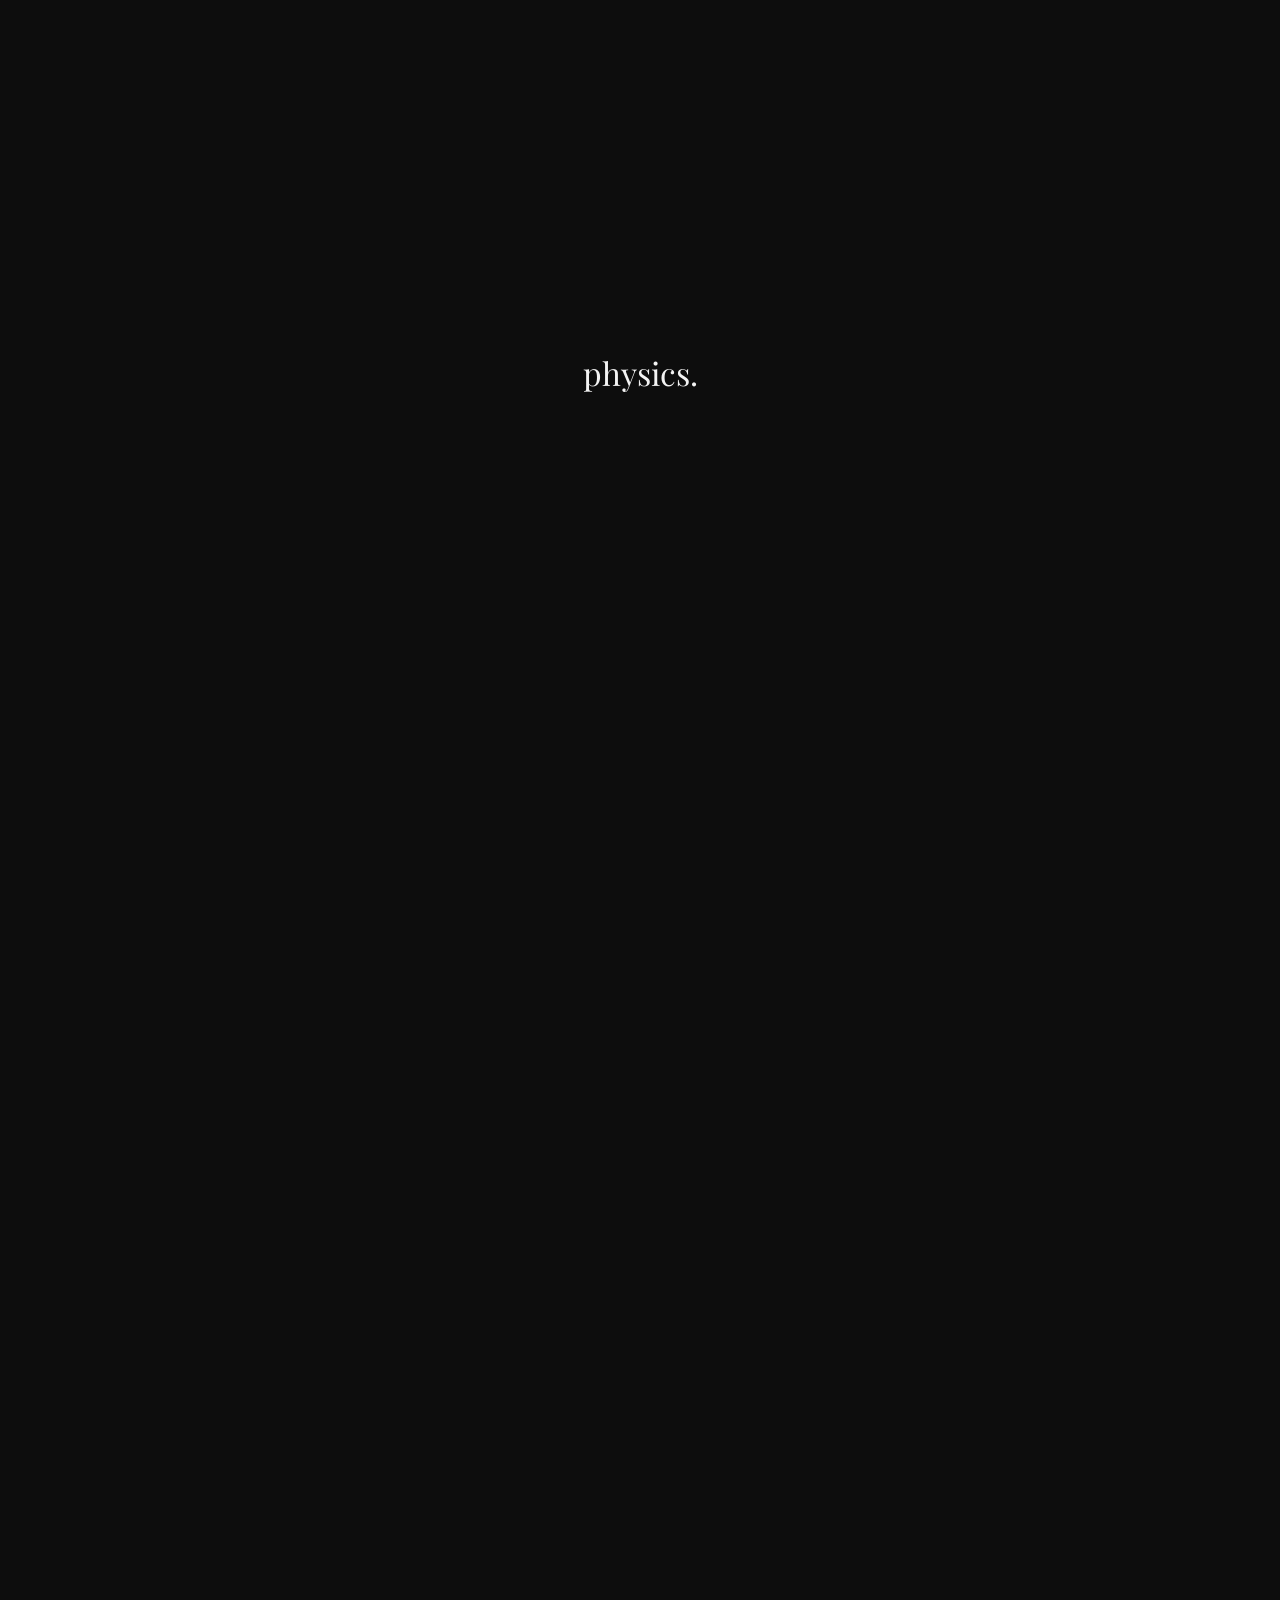
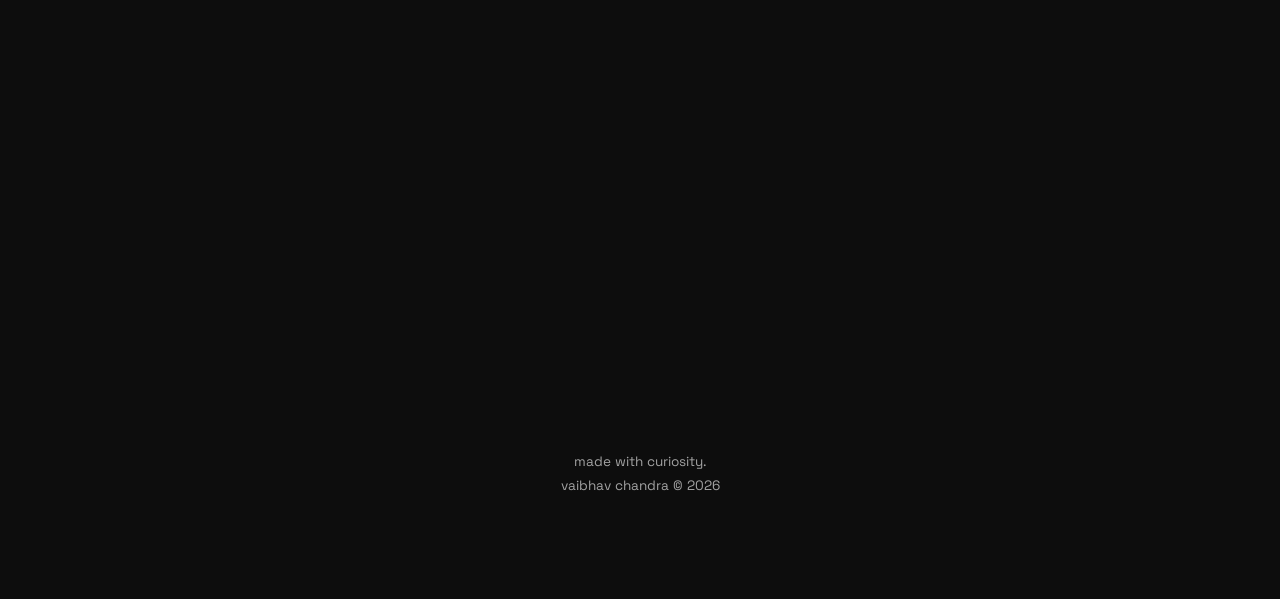
==== index.html @ f6e9697a "smol forget" ====
<!DOCTYPE html>
<html lang="en">
<head>
<meta charset="UTF-8" />
<meta name="viewport" content="width=device-width, initial-scale=1.0" />

<title>physics. teaching. curiosity.</title>
<link rel="icon" type="image/x-icon" href="Group 7.ico">
<link rel="preconnect" href="https://fonts.googleapis.com">
<link rel="preconnect" href="https://fonts.gstatic.com" crossorigin>

<link href="https://fonts.googleapis.com/css2?family=Playfair+Display:wght@400;500;600&family=Space+Grotesk:wght@300;400;500&display=swap" rel="stylesheet">

<link rel="stylesheet" href="styles.css">
</head>

<body>

<div id="intro">
    <div class="intro-word">physics.</div>
    <div class="intro-word">teaching.</div>
    <div class="intro-word">curiosity.</div>
</div>

<header class="navbar">
    <nav>
        <a href="#home">home</a>
        <a href="#about">about</a>
        <a href="#physics-lab">physics lab</a>
        <a href="#writing">writing</a>
        <a href="#contact">contact</a>
    </nav>
</header>

<main id="content">

<section id="home" class="hero fade-in">

    <div class="hero-text">
        <h1>
            physics.<br>
            teaching.<br>
            curiosity.
        </h1>

        <p>
            trying to make difficult things feel inevitable.
        </p>
    </div>

    <div class="portrait">
        <div class="portrait-placeholder"><img src="peak.jpeg"></div>
    </div>

</section>

<section id="about" class="section fade-in">
    <h2>about</h2>

    <p>
        i've always been fascinated by the way mathematics seems to exist beneath everything.
        the more physics i learn, the more it feels like we're uncovering a language that was
        already there long before us. every equation, every proof, every strange result is
        another glimpse into something much larger.
    </p>

    <p>
        most of my time is spent studying physics, teaching, and building resources that make
        difficult ideas a little more intuitive. i don't think understanding should feel
        reserved for a handful of people. with enough curiosity, patience, and the right
        explanation, almost anything can become clear.
    </p>

    <p>
        i'm still learning. i probably always will be. that's what makes it exciting.
        every answer seems to uncover a better question.
    </p>
</section>


<section id="physics-lab" class="section fade-in">

    <h2>physics lab</h2>

    <p>
        a small collection of notes, explanations, conversations, and experiments
        built from the belief that difficult ideas deserve better explanations.
    </p>

    <div class="lab-links">

        <a href="https://vaibhavchandranv.github.io/physics-lab" class="lab-link">
            physics notes →
        </a>

        <a href="YOUR_DISCORD_LINK" class="lab-link">
            discord community →
        </a>

    </div>

</section>

<section class="quote-section fade-in">

    <blockquote>
        The world is governed by numbers we may never fully comprehend.
    </blockquote>

    <p>keep looking anyway.</p>

</section>

<section id="goals" class="section fade-in">

    <h2>goals</h2>

    <div class="notebook">

        <div class="entry">
            build the clearest introductory physics resource i can.
        </div>

        <div class="entry">
            teach students to trust their curiosity.
        </div>

        <div class="entry">
            study theoretical physics at a deeper level.
        </div>

        <div class="entry">
            contribute something meaningful to science.
        </div>

    </div>

</section>

<section class="section fade-in">

    <h2>currently</h2>

    <div class="currently">

        <p><span>learning</span> number theory</p>

        <p><span>reading</span> the art of problem solving</p>

        <p><span>thinking about</span> whether mathematics is invented or discovered</p>

    </div>

</section>

<section id="contact" class="section fade-in">

    <h2>contact</h2>

    <div class="links">
        <a href="mailto:vaibhavnvc@gmail.com">email</a>
        <a href="https://discord.com/users/902959565799309363">discord</a>
        <a href="https://github.com/vaibhavchandranv">github</a>
    </div>

</section>

</main>

<footer>
    <p>made with curiosity.</p>
    <p>vaibhav chandra © 2026</p>
</footer>

<script src="main.js"></script>

</body>
</html>
---- styles.css ----
:root{
    --bg:#0d0d0d;
    --card:#111111;
    --border:#2a2a2a;

    --text:#f3f3f3;
    --muted:#a3a3a3;
    --white:#ffffff;

    --transition:0.45s ease;
}

*{
    margin:0;
    padding:0;
    box-sizing:border-box;
}

html{
    scroll-behavior:smooth;
}

body{
    background:var(--bg);
    color:var(--text);
    font-family:'Space Grotesk',sans-serif;
    line-height:1.8;
}

a{
    color:var(--text);
    text-decoration:none;
}

#content{
    opacity:0;
    transition:1.5s ease;
}

.navbar{
    position:sticky;
    top:0;
    z-index:100;
    background:rgba(13,13,13,.95);
    border-bottom:1px solid var(--border);
}

.navbar nav{
    max-width:1200px;
    margin:auto;
    padding:20px;
    display:flex;
    justify-content:center;
    gap:40px;
}

.navbar a{
    color:var(--muted);
    position:relative;
}

.navbar a::after{
    content:'';
    position:absolute;
    bottom:-6px;
    left:0;
    width:0;
    height:1px;
    background:white;
    transition:.6s;
}

.navbar a:hover::after{
    width:100%;
}

.hero{
    min-height:100vh;
    display:grid;
    grid-template-columns:1fr;
    gap:80px;
    align-items:center;
    padding:120px 8%;
}

.hero h1{
    font-family:'Playfair Display',serif;
    font-size:clamp(3rem,8vw,7rem);
    font-weight:500;
    line-height:1.05;
}

.hero p{
    color:var(--muted);
    margin-top:30px;
}

.portrait{
    display:flex;
    justify-content:center;
}

.portrait-placeholder{
    width:340px;
    aspect-ratio:1;
    border:1px solid var(--border);
    background:#111;
}

.portrait-placeholder img {
    width: 100%;
    height: 100%;
    object-fit: contain;
}

.section{
    max-width:900px;
    margin:auto;
    padding:180px 8%;
}

h2{
    font-family:'Playfair Display',serif;
    font-size:2rem;
    margin-bottom:50px;
}

.section p{
    color:var(--muted);
    margin-bottom:24px;
}

.work-grid{
    display:grid;
    gap:24px;
}

.work-card{
    border:1px solid var(--border);
    padding:32px;
    background:var(--card);
    transition:var(--transition);
}

.work-card:hover{
    transform:translateY(-3px);
}

.work-card h3{
    margin-bottom:12px;
    font-family:'Playfair Display',serif;
}

.timeline-section{
    padding:200px 8%;
}

.timeline{
    max-width:600px;
    margin:auto;
}

.timeline-item{
    padding:24px 0;
}

.timeline span{
    font-size:1.2rem;
}

.line{
    width:1px;
    height:60px;
    background:var(--border);
    margin-left:10px;
}

.quote-section{
    text-align:center;
    padding:260px 8%;
}

.quote-section blockquote{
    font-family:'Playfair Display',serif;
    font-style:italic;
    color:#d0d0d0;
    font-size:clamp(2rem,5vw,4rem);
}

.quote-section p{
    color:var(--muted);
    margin-top:20px;
    letter-spacing:2px;
    font-size:.85rem;
}

.notebook{
    border-left:1px solid var(--border);
    padding-left:30px;
}

.entry{
    padding:22px 0;
    color:var(--muted);
}

.entry:hover{
    color:white;
}

.currently span{
    display:block;
    color:white;
    margin-bottom:4px;
}

.links{
    display:flex;
    gap:30px;
    flex-wrap:wrap;
}

footer{
    text-align:center;
    padding:100px 20px;
    color:var(--muted);
    font-size:.85rem;
}

.fade-in{
    opacity:0;
    transform:translateY(10px);
    transition:1.2s ease;
}

.fade-in.visible{
    opacity:1;
    transform:none;
}

#intro{
    position:fixed;
    inset:0;
    background:#0d0d0d;
    display:flex;
    flex-direction:column;
    justify-content:center;
    align-items:center;
    gap:20px;
    z-index:999;
}

.intro-word{
    font-family:'Playfair Display',serif;
    font-size:2rem;
    opacity:0;
}

@media(min-width:900px){

    .hero{
        grid-template-columns:1fr 400px;
    }

    .work-grid{
        grid-template-columns:repeat(2,1fr);
    }

}
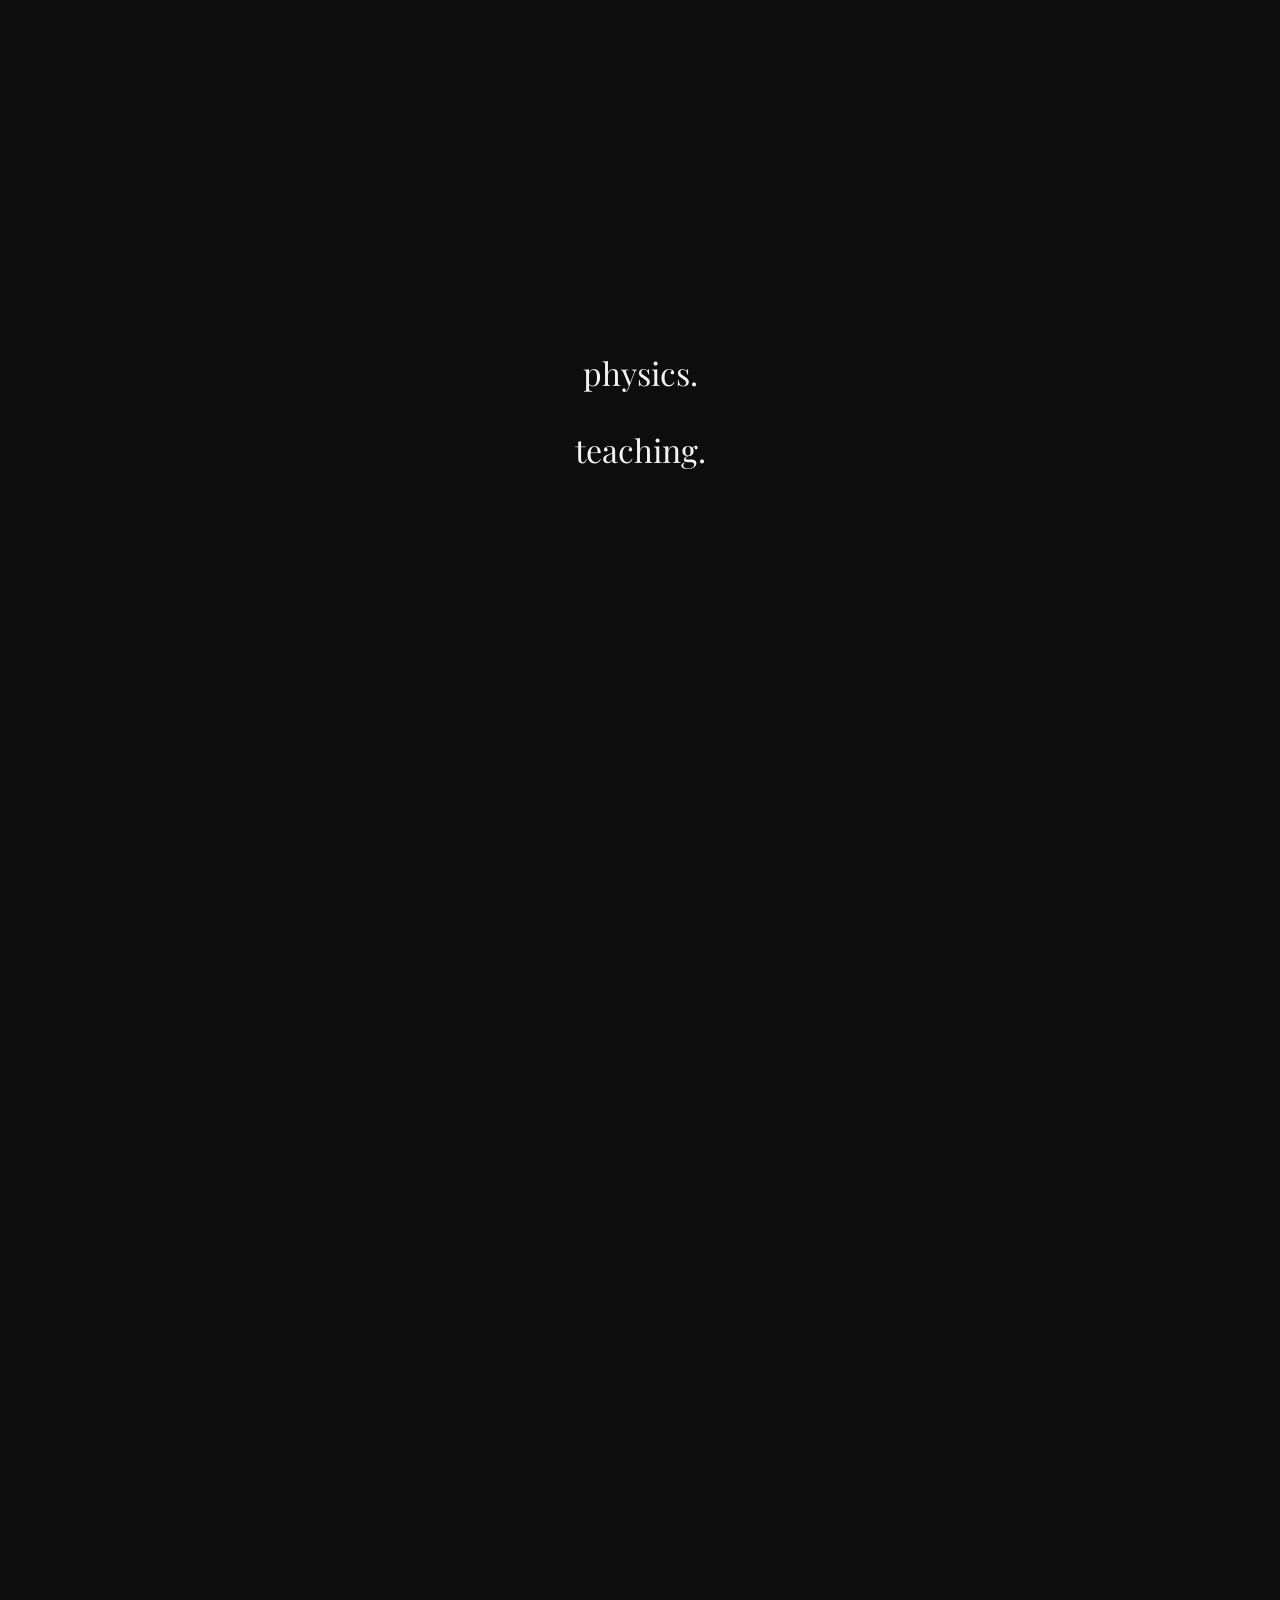
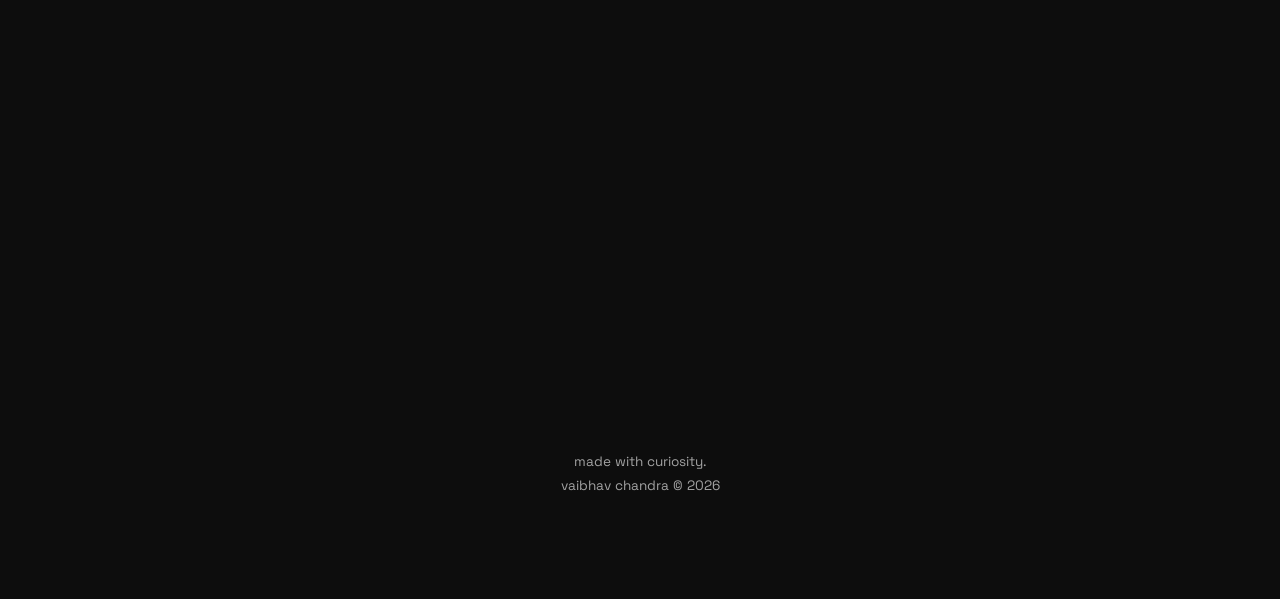
==== commit 68dd63e2: "another smol forget" ====
--- a/index.html
+++ b/index.html
@@ -27,7 +27,7 @@
         <a href="#home">home</a>
         <a href="#about">about</a>
         <a href="#physics-lab">physics lab</a>
-        <a href="#writing">writing</a>
+        <a href="#goals">goals</a>
         <a href="#contact">contact</a>
     </nav>
 </header>
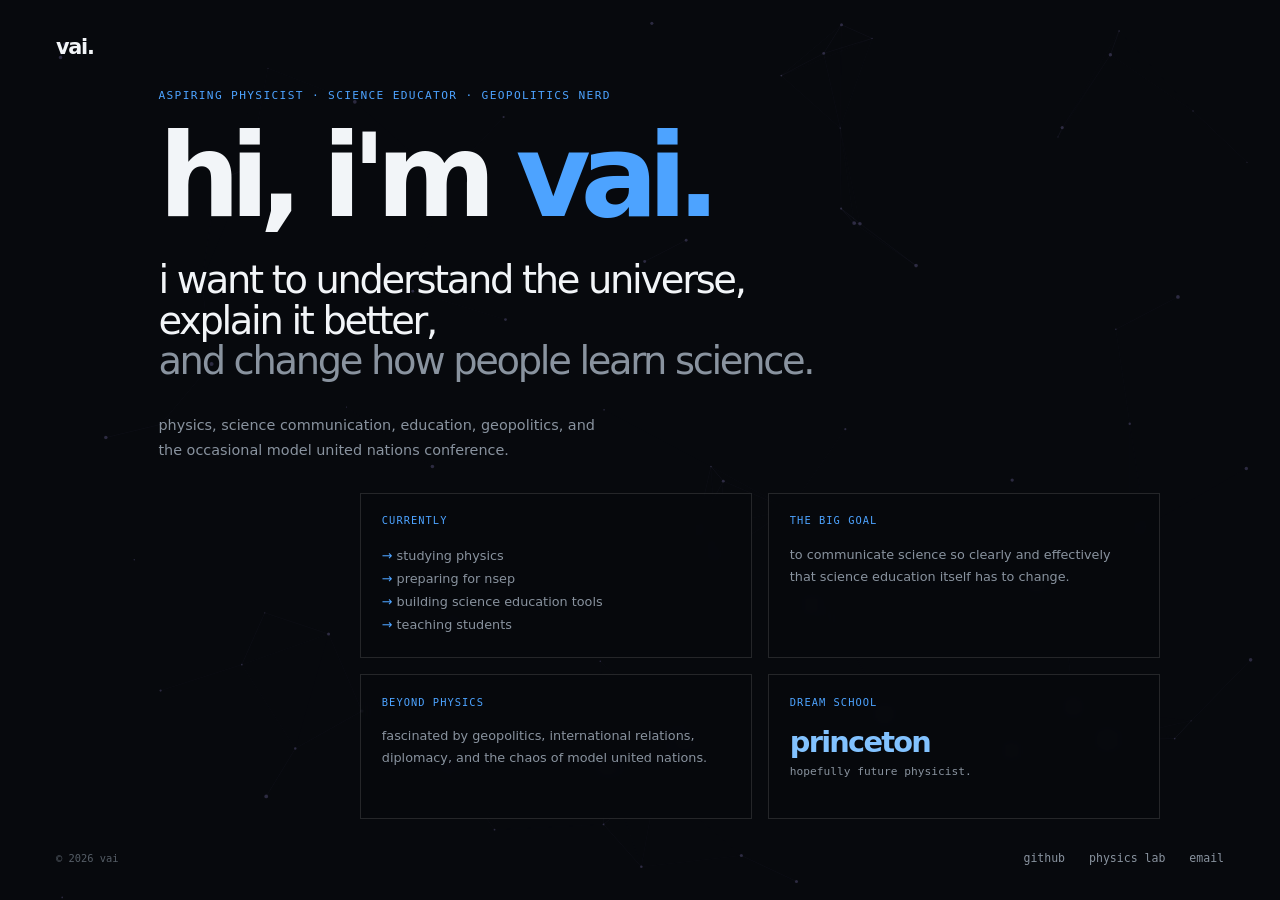
==== commit 0d5f76b5: "new page" ====
--- a/index.html
+++ b/index.html
@@ -1,178 +1,121 @@
 <!DOCTYPE html>
 <html lang="en">
 <head>
-<meta charset="UTF-8" />
-<meta name="viewport" content="width=device-width, initial-scale=1.0" />
+    <meta charset="UTF-8">
+    <meta name="viewport" content="width=device-width, initial-scale=1.0">
 
-<title>physics. teaching. curiosity.</title>
-<link rel="icon" type="image/x-icon" href="Group 7.ico">
-<link rel="preconnect" href="https://fonts.googleapis.com">
-<link rel="preconnect" href="https://fonts.gstatic.com" crossorigin>
+    <title>vai.</title>
 
-<link href="https://fonts.googleapis.com/css2?family=Playfair+Display:wght@400;500;600&family=Space+Grotesk:wght@300;400;500&display=swap" rel="stylesheet">
-
-<link rel="stylesheet" href="styles.css">
+    <link rel="stylesheet" href="styles.css">
+    <link rel="icon" href="Group 7.ico">
 </head>
-
 <body>
 
-<div id="intro">
-    <div class="intro-word">physics.</div>
-    <div class="intro-word">teaching.</div>
-    <div class="intro-word">curiosity.</div>
-</div>
+    <canvas id="physics-canvas"></canvas>
 
-<header class="navbar">
-    <nav>
-        <a href="#home">home</a>
-        <a href="#about">about</a>
-        <a href="#physics-lab">physics lab</a>
-        <a href="#goals">goals</a>
-        <a href="#contact">contact</a>
-    </nav>
-</header>
+    <main class="site">
 
-<main id="content">
-
-<section id="home" class="hero fade-in">
-
-    <div class="hero-text">
-        <h1>
-            physics.<br>
-            teaching.<br>
-            curiosity.
-        </h1>
-
-        <p>
-            trying to make difficult things feel inevitable.
-        </p>
-    </div>
-
-    <div class="portrait">
-        <div class="portrait-placeholder"><img src="peak.jpeg"></div>
-    </div>
-
-</section>
-
-<section id="about" class="section fade-in">
-    <h2>about</h2>
-
-    <p>
-        i've always been fascinated by the way mathematics seems to exist beneath everything.
-        the more physics i learn, the more it feels like we're uncovering a language that was
-        already there long before us. every equation, every proof, every strange result is
-        another glimpse into something much larger.
-    </p>
-
-    <p>
-        most of my time is spent studying physics, teaching, and building resources that make
-        difficult ideas a little more intuitive. i don't think understanding should feel
-        reserved for a handful of people. with enough curiosity, patience, and the right
-        explanation, almost anything can become clear.
-    </p>
-
-    <p>
-        i'm still learning. i probably always will be. that's what makes it exciting.
-        every answer seems to uncover a better question.
-    </p>
-</section>
+        <header class="topbar">
+            <a href="#" class="logo">vai.</a>
+        </header>
 
 
-<section id="physics-lab" class="section fade-in">
+        <section class="hero">
 
-    <h2>physics lab</h2>
+            <p class="eyebrow">
+                aspiring physicist · science educator · geopolitics nerd
+            </p>
 
-    <p>
-        a small collection of notes, explanations, conversations, and experiments
-        built from the belief that difficult ideas deserve better explanations.
-    </p>
+            <h1>
+                hi, i'm <span>vai.</span>
+            </h1>
 
-    <div class="lab-links">
+            <h2>
+                i want to understand the universe,<br>
+                explain it better,<br>
+                <em>and change how people learn science.</em>
+            </h2>
 
-        <a href="https://vaibhavchandranv.github.io/physics-lab" class="lab-link">
-            physics notes →
-        </a>
+            <p class="hero-description">
+                physics, science communication, education, geopolitics,
+                and the occasional model united nations conference.
+            </p>
 
-        <a href="YOUR_DISCORD_LINK" class="lab-link">
-            discord community →
-        </a>
+        </section>
 
-    </div>
 
-</section>
+        <section class="info-grid">
 
-<section class="quote-section fade-in">
+            <div class="info-card">
 
-    <blockquote>
-        The world is governed by numbers we may never fully comprehend.
-    </blockquote>
+                <span class="card-label">currently</span>
 
-    <p>keep looking anyway.</p>
+                <div class="current-list">
+                    <p>studying physics</p>
+                    <p>preparing for nsep</p>
+                    <p>building science education tools</p>
+                    <p>teaching students</p>
+                </div>
 
-</section>
+            </div>
 
-<section id="goals" class="section fade-in">
 
-    <h2>goals</h2>
+            <div class="info-card">
 
-    <div class="notebook">
+                <span class="card-label">the big goal</span>
 
-        <div class="entry">
-            build the clearest introductory physics resource i can.
-        </div>
+                <p class="about-text">
+                    to communicate science so clearly and effectively
+                    that science education itself has to change.
+                </p>
 
-        <div class="entry">
-            teach students to trust their curiosity.
-        </div>
+            </div>
 
-        <div class="entry">
-            study theoretical physics at a deeper level.
-        </div>
 
-        <div class="entry">
-            contribute something meaningful to science.
-        </div>
+            <div class="info-card">
 
-    </div>
+                <span class="card-label">beyond physics</span>
 
-</section>
+                <p class="about-text">
+                    fascinated by geopolitics, international relations,
+                    diplomacy, and the chaos of model united nations.
+                </p>
 
-<section class="section fade-in">
+            </div>
 
-    <h2>currently</h2>
 
-    <div class="currently">
+            <div class="info-card dream-card">
 
-        <p><span>learning</span> number theory</p>
+                <span class="card-label">dream school</span>
 
-        <p><span>reading</span> the art of problem solving</p>
+                <p class="dream-school">
+                    princeton
+                </p>
 
-        <p><span>thinking about</span> whether mathematics is invented or discovered</p>
+                <p class="dream-description">
+                    hopefully future physicist.
+                </p>
 
-    </div>
+            </div>
 
-</section>
+        </section>
 
-<section id="contact" class="section fade-in">
 
-    <h2>contact</h2>
+        <footer class="footer">
 
-    <div class="links">
-        <a href="mailto:vaibhavnvc@gmail.com">email</a>
-        <a href="https://discord.com/users/902959565799309363">discord</a>
-        <a href="https://github.com/vaibhavchandranv">github</a>
-    </div>
+            <span>© 2026 vai</span>
 
-</section>
+            <div class="footer-links">
+                <a href="https://github.com/vaibhavchandranv" target="_blank">github</a>
+                <a href="https://vaibhavchandranv.github.io/physics-lab/" target="_blank">physics lab</a>
+                <a href="mailto:vaibhavnvc@gmail.com">email</a>
+            </div>
 
-</main>
+        </footer>
 
-<footer>
-    <p>made with curiosity.</p>
-    <p>vaibhav chandra © 2026</p>
-</footer>
+    </main>
 
-<script src="main.js"></script>
+    <script src="script.js"></script>
 
 </body>
 </html>
--- a/styles.css
+++ b/styles.css
@@ -1,269 +1,452 @@
-:root{
-    --bg:#0d0d0d;
-    --card:#111111;
-    --border:#2a2a2a;
-
-    --text:#f3f3f3;
-    --muted:#a3a3a3;
-    --white:#ffffff;
-
-    --transition:0.45s ease;
-}
-
-*{
-    margin:0;
-    padding:0;
-    box-sizing:border-box;
-}
-
-html{
-    scroll-behavior:smooth;
-}
-
-body{
-    background:var(--bg);
-    color:var(--text);
-    font-family:'Space Grotesk',sans-serif;
-    line-height:1.8;
-}
-
-a{
-    color:var(--text);
-    text-decoration:none;
-}
-
-#content{
-    opacity:0;
-    transition:1.5s ease;
-}
-
-.navbar{
-    position:sticky;
-    top:0;
-    z-index:100;
-    background:rgba(13,13,13,.95);
-    border-bottom:1px solid var(--border);
-}
-
-.navbar nav{
-    max-width:1200px;
-    margin:auto;
-    padding:20px;
-    display:flex;
-    justify-content:center;
-    gap:40px;
-}
-
-.navbar a{
-    color:var(--muted);
-    position:relative;
-}
-
-.navbar a::after{
-    content:'';
-    position:absolute;
-    bottom:-6px;
-    left:0;
-    width:0;
-    height:1px;
-    background:white;
-    transition:.6s;
-}
-
-.navbar a:hover::after{
-    width:100%;
-}
-
-.hero{
-    min-height:100vh;
-    display:grid;
-    grid-template-columns:1fr;
-    gap:80px;
-    align-items:center;
-    padding:120px 8%;
-}
-
-.hero h1{
-    font-family:'Playfair Display',serif;
-    font-size:clamp(3rem,8vw,7rem);
-    font-weight:500;
-    line-height:1.05;
-}
-
-.hero p{
-    color:var(--muted);
-    margin-top:30px;
-}
-
-.portrait{
-    display:flex;
-    justify-content:center;
-}
-
-.portrait-placeholder{
-    width:340px;
-    aspect-ratio:1;
-    border:1px solid var(--border);
-    background:#111;
-}
-
-.portrait-placeholder img {
+:root {
+    --background: #07090d;
+    --text: #f2f5f8;
+    --muted: #89939f;
+
+    --border: rgba(255, 255, 255, 0.12);
+
+    --accent: #4da3ff;
+    --accent-bright: #82c2ff;
+}
+
+
+* {
+    margin: 0;
+    padding: 0;
+    box-sizing: border-box;
+}
+
+
+html,
+body {
     width: 100%;
     height: 100%;
-    object-fit: contain;
-}
-
-.section{
-    max-width:900px;
-    margin:auto;
-    padding:180px 8%;
-}
-
-h2{
-    font-family:'Playfair Display',serif;
-    font-size:2rem;
-    margin-bottom:50px;
-}
-
-.section p{
-    color:var(--muted);
-    margin-bottom:24px;
-}
-
-.work-grid{
-    display:grid;
-    gap:24px;
-}
-
-.work-card{
-    border:1px solid var(--border);
-    padding:32px;
-    background:var(--card);
-    transition:var(--transition);
-}
-
-.work-card:hover{
-    transform:translateY(-3px);
-}
-
-.work-card h3{
-    margin-bottom:12px;
-    font-family:'Playfair Display',serif;
-}
-
-.timeline-section{
-    padding:200px 8%;
-}
-
-.timeline{
-    max-width:600px;
-    margin:auto;
-}
-
-.timeline-item{
-    padding:24px 0;
-}
-
-.timeline span{
-    font-size:1.2rem;
-}
-
-.line{
-    width:1px;
-    height:60px;
-    background:var(--border);
-    margin-left:10px;
-}
-
-.quote-section{
-    text-align:center;
-    padding:260px 8%;
-}
-
-.quote-section blockquote{
-    font-family:'Playfair Display',serif;
-    font-style:italic;
-    color:#d0d0d0;
-    font-size:clamp(2rem,5vw,4rem);
-}
-
-.quote-section p{
-    color:var(--muted);
-    margin-top:20px;
-    letter-spacing:2px;
-    font-size:.85rem;
-}
-
-.notebook{
-    border-left:1px solid var(--border);
-    padding-left:30px;
-}
-
-.entry{
-    padding:22px 0;
-    color:var(--muted);
-}
-
-.entry:hover{
-    color:white;
-}
-
-.currently span{
-    display:block;
-    color:white;
-    margin-bottom:4px;
-}
-
-.links{
-    display:flex;
-    gap:30px;
-    flex-wrap:wrap;
-}
-
-footer{
-    text-align:center;
-    padding:100px 20px;
-    color:var(--muted);
-    font-size:.85rem;
-}
-
-.fade-in{
-    opacity:0;
-    transform:translateY(10px);
-    transition:1.2s ease;
-}
-
-.fade-in.visible{
-    opacity:1;
-    transform:none;
-}
-
-#intro{
-    position:fixed;
-    inset:0;
-    background:#0d0d0d;
-    display:flex;
-    flex-direction:column;
-    justify-content:center;
-    align-items:center;
-    gap:20px;
-    z-index:999;
-}
-
-.intro-word{
-    font-family:'Playfair Display',serif;
-    font-size:2rem;
-    opacity:0;
-}
-
-@media(min-width:900px){
-
-    .hero{
-        grid-template-columns:1fr 400px;
-    }
-
-    .work-grid{
-        grid-template-columns:repeat(2,1fr);
+
+    overflow: hidden;
+}
+
+
+body {
+    background: var(--background);
+    color: var(--text);
+
+    font-family:
+        Inter,
+        ui-sans-serif,
+        system-ui,
+        -apple-system,
+        BlinkMacSystemFont,
+        "Segoe UI",
+        sans-serif;
+}
+
+
+a {
+    color: inherit;
+    text-decoration: none;
+}
+
+
+#physics-canvas {
+    position: fixed;
+
+    inset: 0;
+
+    width: 100%;
+    height: 100%;
+
+    z-index: 0;
+
+    opacity: 0.42;
+}
+
+
+.site {
+    position: relative;
+
+    z-index: 1;
+
+    width: 100%;
+    height: 100vh;
+
+    padding: 2.2rem 3.5rem;
+
+    display: flex;
+    flex-direction: column;
+}
+
+
+/* navigation */
+
+
+.topbar {
+    display: flex;
+
+    align-items: center;
+    justify-content: space-between;
+}
+
+
+.logo {
+    font-size: 1.3rem;
+
+    font-weight: 700;
+
+    letter-spacing: -0.06em;
+}
+
+
+nav {
+    display: flex;
+
+    gap: 2rem;
+}
+
+
+nav a,
+.footer a {
+    color: var(--muted);
+
+    font-family: monospace;
+
+    font-size: 0.72rem;
+
+    transition: color 0.2s ease;
+}
+
+
+nav a:hover,
+.footer a:hover {
+    color: var(--accent-bright);
+}
+
+
+/* hero */
+
+
+.hero {
+    flex: 1;
+
+    display: flex;
+
+    flex-direction: column;
+
+    justify-content: center;
+
+    max-width: 900px;
+
+    margin-left: 8vw;
+}
+
+
+.eyebrow {
+    margin-bottom: 1.4rem;
+
+    color: var(--accent);
+
+    font-family: monospace;
+
+    font-size: 0.7rem;
+
+    letter-spacing: 0.12em;
+
+    text-transform: uppercase;
+}
+
+
+h1 {
+    font-size: clamp(4rem, 9vw, 9rem);
+
+    font-weight: 700;
+
+    letter-spacing: -0.09em;
+
+    line-height: 0.9;
+}
+
+
+h1 span {
+    color: var(--accent);
+}
+
+
+h2 {
+    margin-top: 2rem;
+
+    font-size: clamp(1.5rem, 3vw, 3rem);
+
+    font-weight: 500;
+
+    letter-spacing: -0.06em;
+
+    line-height: 1.05;
+}
+
+
+h2 em {
+    color: var(--muted);
+
+    font-style: normal;
+}
+
+
+.hero-description {
+    max-width: 460px;
+
+    margin-top: 2rem;
+
+    color: var(--muted);
+
+    font-size: 0.9rem;
+
+    line-height: 1.7;
+}
+
+
+/* information cards */
+
+
+.info-grid {
+    display: grid;
+
+    grid-template-columns: 1fr 1fr;
+
+    gap: 1rem;
+
+    max-width: 800px;
+
+    margin-left: auto;
+
+    margin-right: 5vw;
+
+    margin-bottom: 2rem;
+}
+
+
+.info-card {
+    min-height: 145px;
+
+    padding: 1.3rem;
+
+    border: 1px solid var(--border);
+
+    background: rgba(7, 9, 13, 0.5);
+
+    backdrop-filter: blur(8px);
+
+    transition:
+        border-color 0.3s ease,
+        transform 0.3s ease;
+}
+
+
+.info-card:hover {
+    border-color: rgba(77, 163, 255, 0.55);
+
+    transform: translateY(-4px);
+}
+
+
+.card-label {
+    display: block;
+
+    margin-bottom: 1.1rem;
+
+    color: var(--accent);
+
+    font-family: monospace;
+
+    font-size: 0.65rem;
+
+    letter-spacing: 0.1em;
+
+    text-transform: uppercase;
+}
+
+
+.current-list p {
+    color: var(--muted);
+
+    font-size: 0.8rem;
+
+    line-height: 1.8;
+}
+
+
+.current-list p::before {
+    content: "→ ";
+
+    color: var(--accent);
+}
+
+
+.about-text {
+    color: var(--muted);
+
+    font-size: 0.8rem;
+
+    line-height: 1.7;
+}
+
+
+.dream-school {
+    color: var(--accent-bright);
+
+    font-size: 1.8rem;
+
+    font-weight: 600;
+
+    letter-spacing: -0.06em;
+}
+
+
+.dream-description {
+    margin-top: 0.35rem;
+
+    color: var(--muted);
+
+    font-family: monospace;
+
+    font-size: 0.7rem;
+}
+
+
+/* footer */
+
+
+.footer {
+    display: flex;
+
+    align-items: center;
+
+    justify-content: space-between;
+
+    color: #555d66;
+
+    font-family: monospace;
+
+    font-size: 0.65rem;
+}
+
+
+.footer-links {
+    display: flex;
+
+    gap: 1.5rem;
+}
+
+
+/* mobile */
+
+
+@media (max-width: 700px) {
+
+    .site {
+        padding: 1.5rem;
+    }
+
+
+    nav {
+        gap: 1rem;
+    }
+
+
+    nav a {
+        font-size: 0.62rem;
+    }
+
+
+    .hero {
+        margin-left: 0;
+
+        max-width: 100%;
+    }
+
+
+    h1 {
+        font-size: clamp(4rem, 20vw, 7rem);
+    }
+
+
+    h2 {
+        font-size: 1.6rem;
+    }
+
+
+    .hero-description {
+        font-size: 0.8rem;
+    }
+
+
+    .info-grid {
+        grid-template-columns: 1fr 1fr;
+
+        margin: 0 0 1.5rem 0;
+    }
+
+
+    .info-card {
+        min-height: 130px;
+
+        padding: 1rem;
+    }
+
+
+    .footer-links {
+        gap: 0.8rem;
+    }
+
+}
+
+@media (max-height: 800px) and (min-width: 701px) {
+
+    .site {
+        padding-top: 1.4rem;
+        padding-bottom: 1.2rem;
+    }
+
+    .hero {
+        margin-left: 5vw;
+    }
+
+    .eyebrow {
+        margin-bottom: 0.8rem;
+    }
+
+    h1 {
+        font-size: clamp(4rem, 8vw, 7rem);
+    }
+
+    h2 {
+        margin-top: 1.2rem;
+
+        font-size: clamp(1.4rem, 2.5vw, 2.3rem);
+    }
+
+    .hero-description {
+        margin-top: 1.2rem;
+
+        font-size: 0.8rem;
+    }
+
+    .info-grid {
+        gap: 0.7rem;
+
+        margin-bottom: 1.2rem;
+    }
+
+    .info-card {
+        min-height: 115px;
+
+        padding: 1rem;
+    }
+
+    .card-label {
+        margin-bottom: 0.7rem;
+    }
+
+    .current-list p {
+        line-height: 1.55;
     }
 
 }
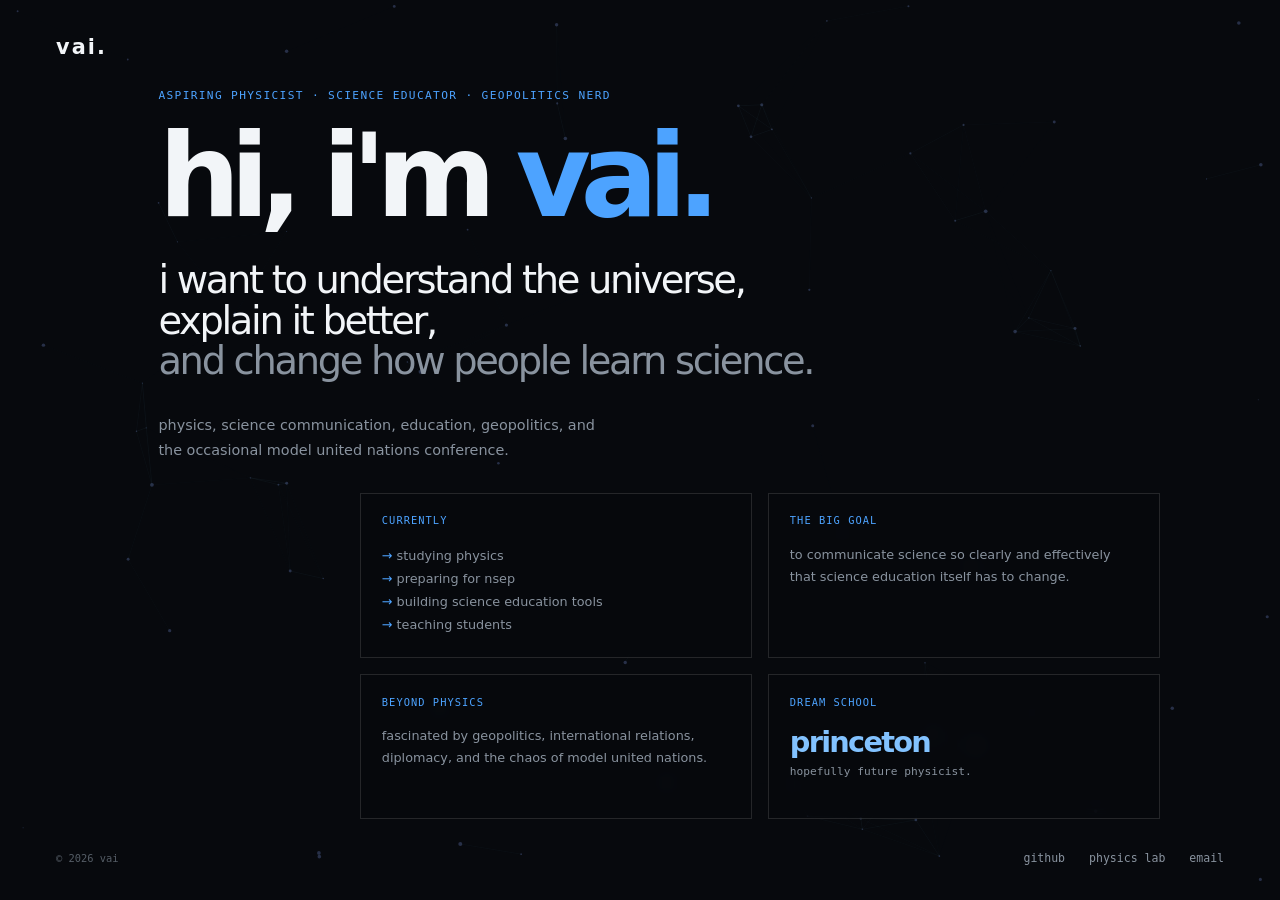
==== commit a9b2edeb: "Update index.html" ====
--- a/index.html
+++ b/index.html
@@ -106,8 +106,8 @@
             <span>© 2026 vai</span>
 
             <div class="footer-links">
-                <a href="https://github.com/vaibhavchandranv" target="_blank">github</a>
-                <a href="https://vaibhavchandranv.github.io/physics-lab/" target="_blank">physics lab</a>
+                <a href="https://github.com/vaibis" target="_blank">github</a>
+                <a href="https://vaibis.github.io/physics-lab/" target="_blank">physics lab</a>
                 <a href="mailto:vaibhavnvc@gmail.com">email</a>
             </div>
 
--- a/styles.css
+++ b/styles.css
@@ -21,8 +21,6 @@
 body {
     width: 100%;
     height: 100%;
-
-    overflow: hidden;
 }
 
 
@@ -92,7 +90,7 @@
 
     font-weight: 700;
 
-    letter-spacing: -0.06em;
+    letter-spacing: 0.1em;
 }
 
 
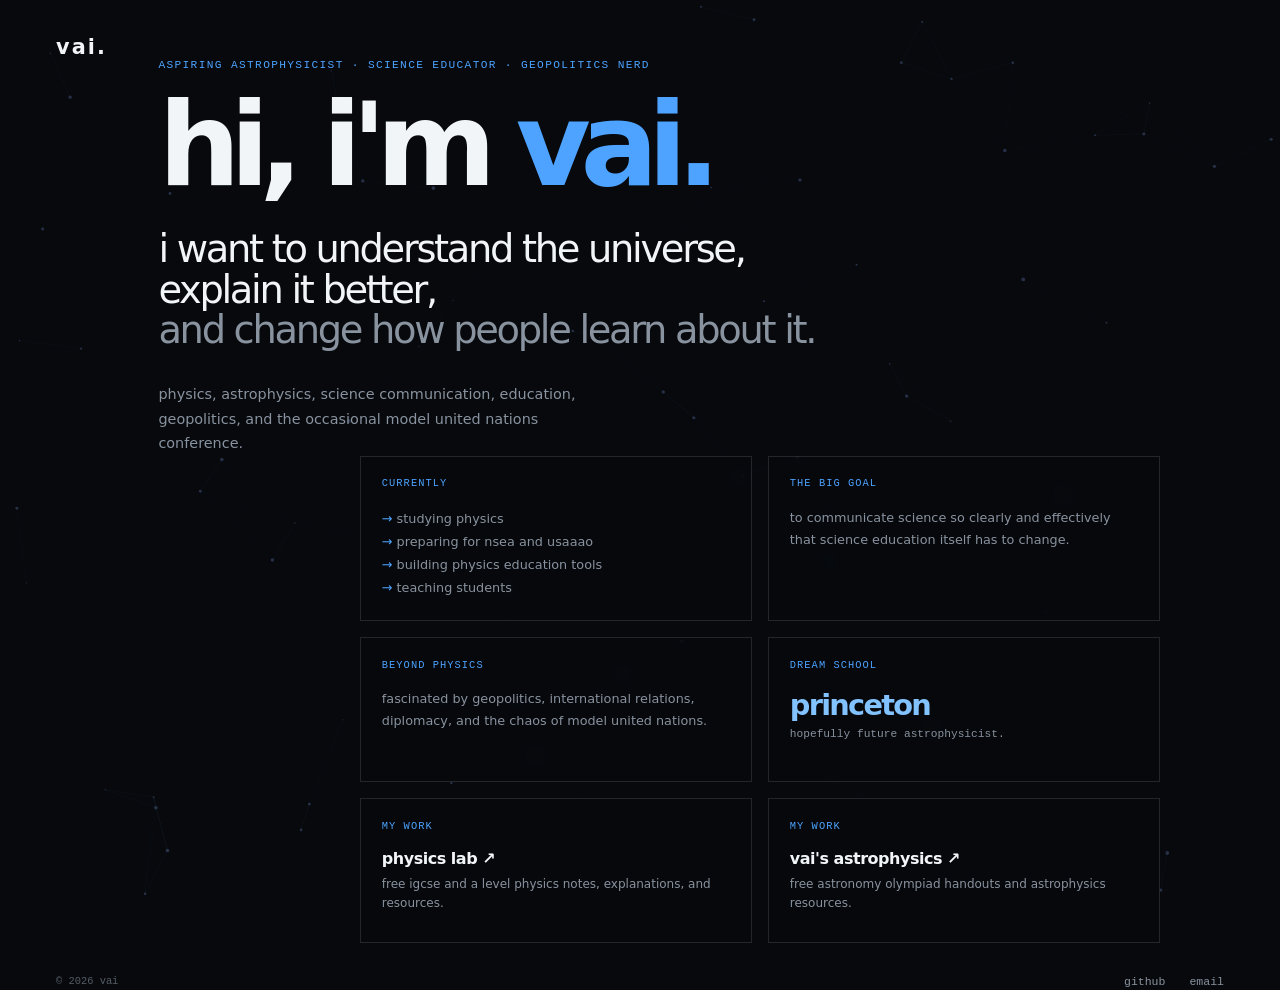
==== commit 0f438bd3: "larp" ====
--- a/index.html
+++ b/index.html
@@ -9,6 +9,7 @@
     <link rel="stylesheet" href="styles.css">
     <link rel="icon" href="Group 7.ico">
 </head>
+
 <body>
 
     <canvas id="physics-canvas"></canvas>
@@ -23,7 +24,7 @@
         <section class="hero">
 
             <p class="eyebrow">
-                aspiring physicist · science educator · geopolitics nerd
+                aspiring astrophysicist · science educator · geopolitics nerd
             </p>
 
             <h1>
@@ -33,12 +34,12 @@
             <h2>
                 i want to understand the universe,<br>
                 explain it better,<br>
-                <em>and change how people learn science.</em>
+                <em>and change how people learn about it.</em>
             </h2>
 
             <p class="hero-description">
-                physics, science communication, education, geopolitics,
-                and the occasional model united nations conference.
+                physics, astrophysics, science communication, education,
+                geopolitics, and the occasional model united nations conference.
             </p>
 
         </section>
@@ -52,8 +53,8 @@
 
                 <div class="current-list">
                     <p>studying physics</p>
-                    <p>preparing for nsep</p>
-                    <p>building science education tools</p>
+                    <p>preparing for nsea and usaaao</p>
+                    <p>building physics education tools</p>
                     <p>teaching students</p>
                 </div>
 
@@ -93,10 +94,52 @@
                 </p>
 
                 <p class="dream-description">
-                    hopefully future physicist.
+                    hopefully future astrophysicist.
                 </p>
 
             </div>
+
+
+            <a
+                href="https://vaibis.github.io/physics-lab/"
+                class="info-card work-card"
+                target="_blank"
+                rel="noopener noreferrer"
+            >
+
+                <span class="card-label">my work</span>
+
+                <p class="work-title">
+                    physics lab ↗
+                </p>
+
+                <p class="work-description">
+                    free igcse and a level physics notes,
+                    explanations, and resources.
+                </p>
+
+            </a>
+
+
+            <a
+                href="https://drive.google.com/drive/folders/1g3EvpQk5zo8YfZxSG4AeEopkI1jxmY-J"
+                class="info-card work-card"
+                target="_blank"
+                rel="noopener noreferrer"
+            >
+
+                <span class="card-label">my work</span>
+
+                <p class="work-title">
+                    vai's astrophysics ↗
+                </p>
+
+                <p class="work-description">
+                    free astronomy olympiad handouts
+                    and astrophysics resources.
+                </p>
+
+            </a>
 
         </section>
 
@@ -106,15 +149,26 @@
             <span>© 2026 vai</span>
 
             <div class="footer-links">
-                <a href="https://github.com/vaibis" target="_blank">github</a>
-                <a href="https://vaibis.github.io/physics-lab/" target="_blank">physics lab</a>
-                <a href="mailto:vaibhavnvc@gmail.com">email</a>
+
+                <a
+                    href="https://github.com/vaibis"
+                    target="_blank"
+                    rel="noopener noreferrer"
+                >
+                    github
+                </a>
+
+                <a href="mailto:vaibhavnvc@gmail.com">
+                    email
+                </a>
+
             </div>
 
         </footer>
 
     </main>
 
+
     <script src="script.js"></script>
 
 </body>
--- a/styles.css
+++ b/styles.css
@@ -447,4 +447,44 @@
         line-height: 1.55;
     }
 
+}
+
+.work-card {
+    cursor: pointer;
+
+    transition:
+        border-color 0.3s ease,
+        transform 0.3s ease,
+        background 0.3s ease;
+}
+
+
+.work-card:hover {
+    border-color: rgba(77, 163, 255, 0.55);
+
+    background: rgba(7, 9, 13, 0.7);
+
+    transform: translateY(-4px);
+}
+
+
+.work-title {
+    margin-bottom: 0.4rem;
+
+    color: var(--text);
+
+    font-size: 1rem;
+
+    font-weight: 600;
+
+    letter-spacing: -0.03em;
+}
+
+
+.work-description {
+    color: var(--muted);
+
+    font-size: 0.75rem;
+
+    line-height: 1.6;
 }
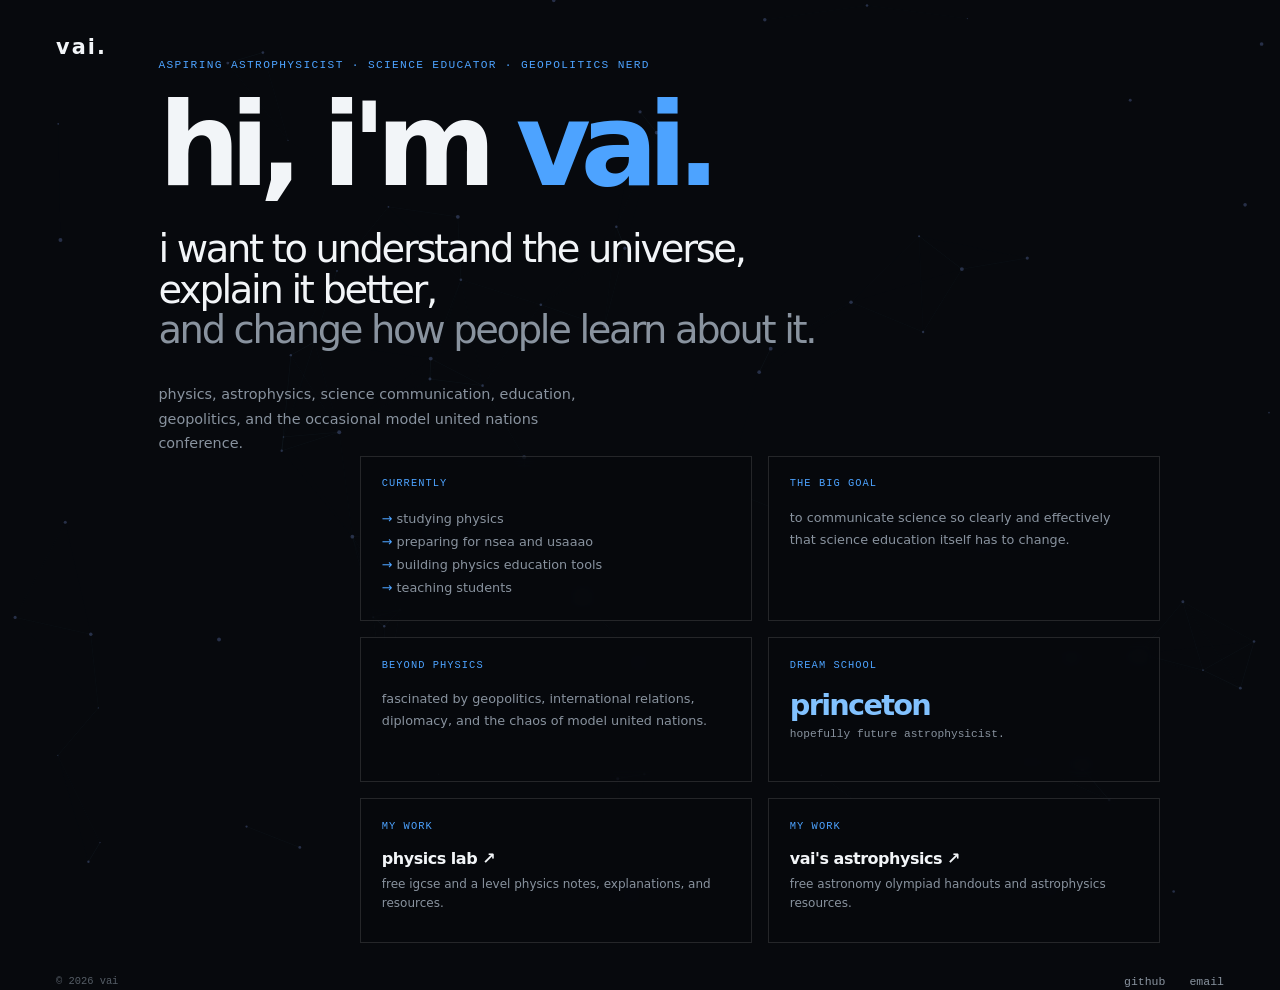
==== commit def86c6f: "Update index.html" ====
--- a/index.html
+++ b/index.html
@@ -122,7 +122,7 @@
 
 
             <a
-                href="https://drive.google.com/drive/folders/1g3EvpQk5zo8YfZxSG4AeEopkI1jxmY-J"
+                href="https://vaibis.github.io/simple-astro"
                 class="info-card work-card"
                 target="_blank"
                 rel="noopener noreferrer"
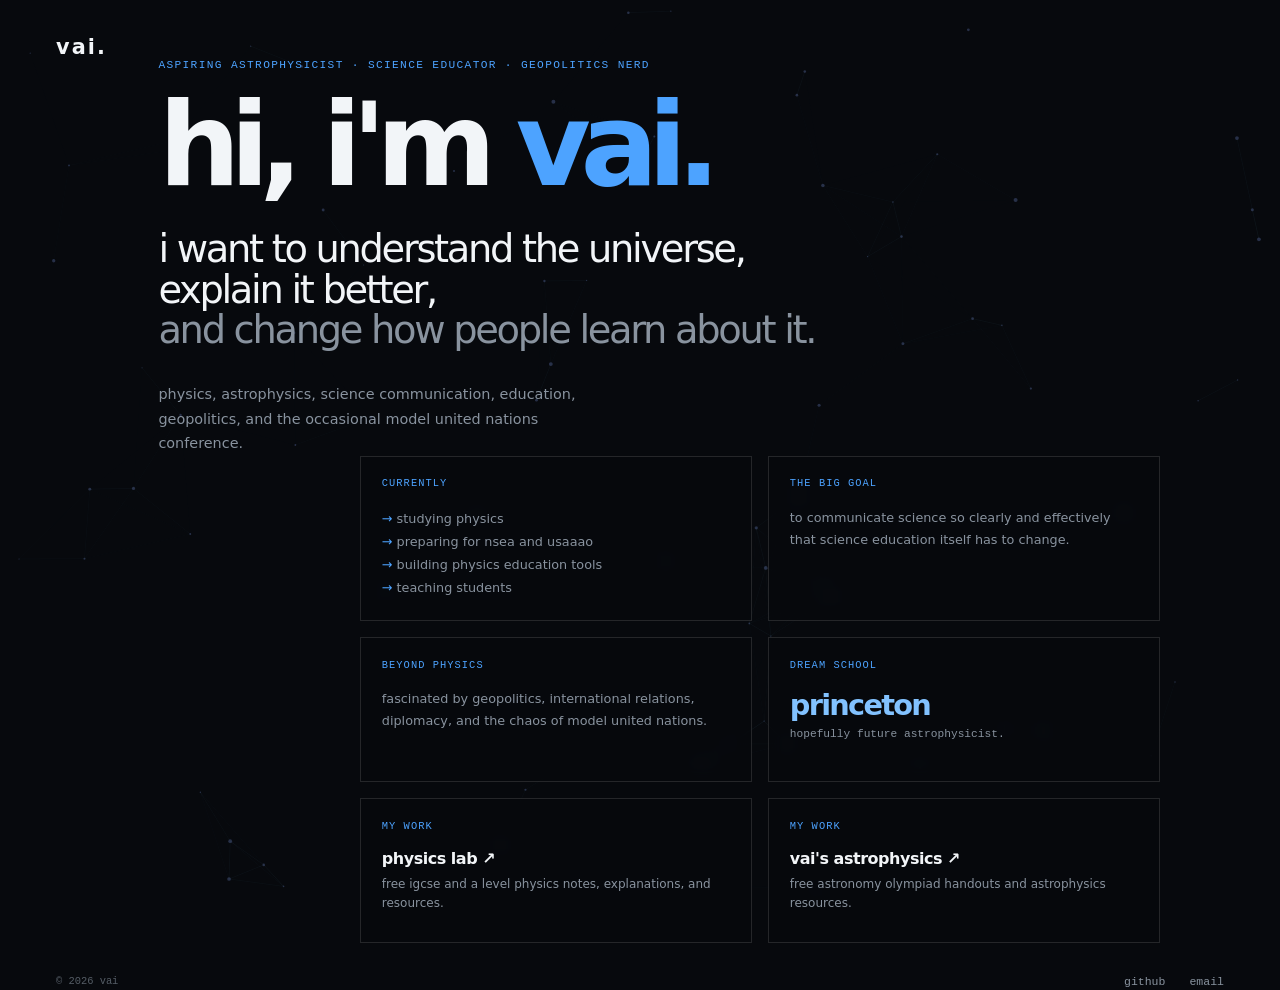
==== commit 81308384: "etc etc" ====
--- a/index.html
+++ b/index.html
@@ -122,7 +122,7 @@
 
 
             <a
-                href="https://vaibis.github.io/simple-astro"
+                href="astro/index.html"
                 class="info-card work-card"
                 target="_blank"
                 rel="noopener noreferrer"
--- a/styles.css
+++ b/styles.css
@@ -487,4 +487,21 @@
     font-size: 0.75rem;
 
     line-height: 1.6;
+}
+
+.card-actions {
+    display: flex;
+    gap: 1.2rem;
+    margin-top: 1.2rem;
+}
+
+.card-actions a {
+    color: var(--muted);
+    font-family: monospace;
+    font-size: 0.68rem;
+    transition: color 0.2s ease;
+}
+
+.card-actions a:hover {
+    color: var(--accent-bright);
 }
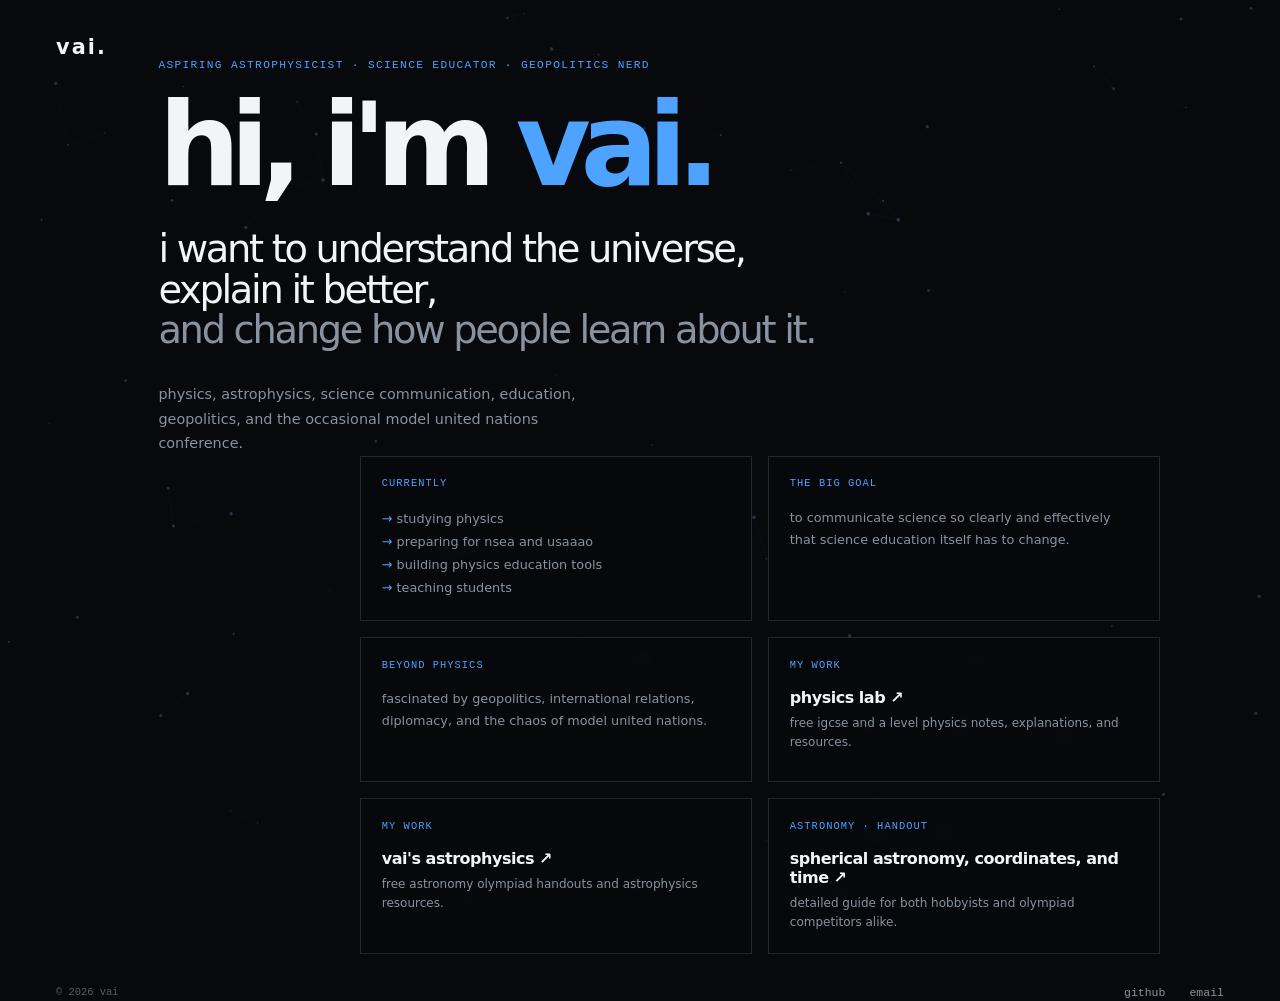
==== commit 5d0afa5d: "Update index.html" ====
--- a/index.html
+++ b/index.html
@@ -85,21 +85,6 @@
             </div>
 
 
-            <div class="info-card dream-card">
-
-                <span class="card-label">dream school</span>
-
-                <p class="dream-school">
-                    princeton
-                </p>
-
-                <p class="dream-description">
-                    hopefully future astrophysicist.
-                </p>
-
-            </div>
-
-
             <a
                 href="https://vaibis.github.io/physics-lab/"
                 class="info-card work-card"
@@ -139,6 +124,23 @@
                     and astrophysics resources.
                 </p>
 
+            <a
+                href="spherical astronomy.pdf"
+                class="info-card work-card"
+                target="_blank"
+                rel="noopener noreferrer"
+            >
+
+                <span class="card-label">astronomy · handout</span>
+
+                <p class="work-title">
+                    spherical astronomy, coordinates, and time ↗
+                </p>
+
+                <p class="work-description">
+                    detailed guide for both hobbyists and olympiad competitors alike.
+                </p>
+
             </a>
 
         </section>
